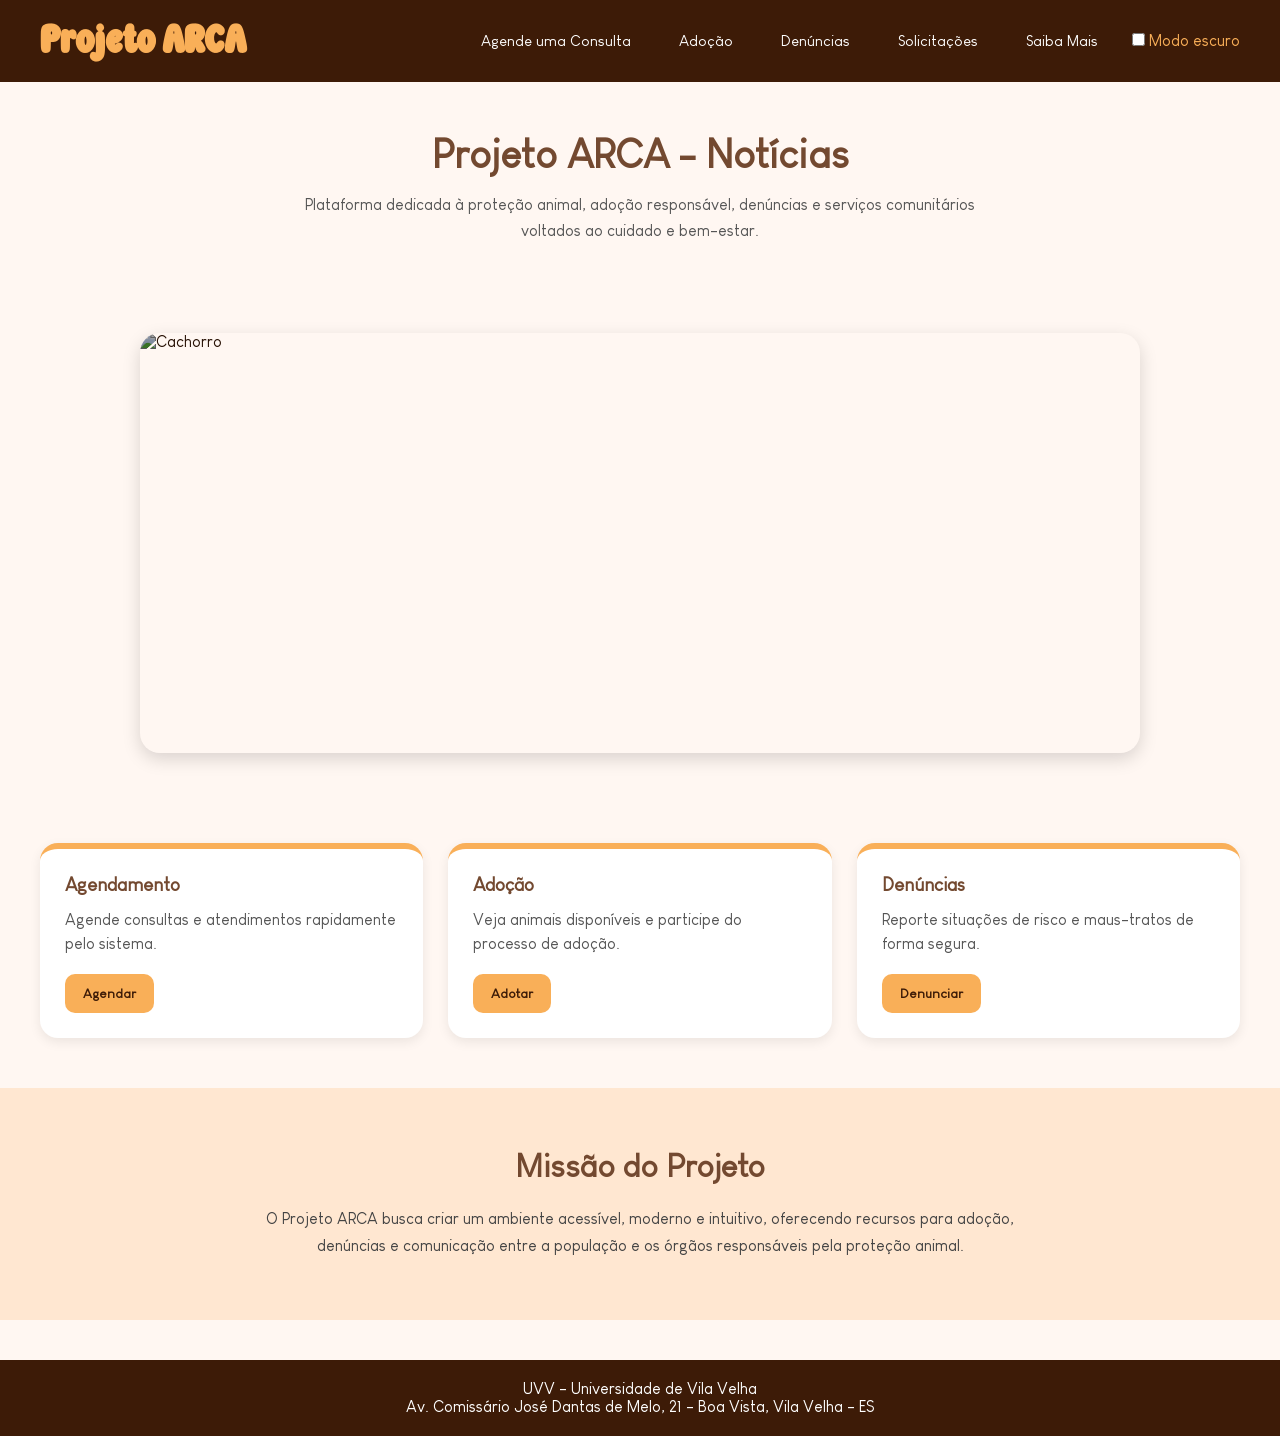
==== Projeto Arca/index.html @ ebe995de "Add files via upload" ====
<!DOCTYPE html>
<html lang="pt-br">
<head>
    <meta charset="UTF-8">
    <meta name="viewport" content="width=device-width, initial-scale=1.0">
    <title>Projeto ARCA</title>
    <link rel="stylesheet" href="style.css">
</head>
<body>
    <header>
        <div class="logo">Projeto ARCA</div>
        <nav>
            <ul>
                <li><a href="">Agende uma Consulta</a></li>
                <li><a href="">Adoção</a></li>
                <li><a href="">Denúncias</a></li>
                <li><a href="">Solicitações</a></li>
                <li><a href="">Saiba Mais</a></li>
                <li class="darkmode">
                    <input type="checkbox" />
                    <span>Modo escuro</span>
                </li>
            </ul>
        </nav>
    </header>
    <section class="hero">
    <h1>Projeto ARCA - Notícias</h1>
    <p>
      Plataforma dedicada à proteção animal, adoção responsável,
      denúncias e serviços comunitários voltados ao cuidado e bem-estar.
    </p>
  </section>

  <section class="carousel">
    <div class="slides">

      <div class="slide">
        <img src="https://images.unsplash.com/photo-1517849845537-4d257902454a?q=80&w=1200&auto=format&fit=crop" alt="Cachorro" />
        <div class="slide-content">
          <h2>Adoção Responsável</h2>
          <p>Ajude um animal a encontrar um novo lar cheio de amor.</p>
        </div>
      </div>

      <div class="slide">
        <img src="https://images.unsplash.com/photo-1519052537078-e6302a4968d4?q=80&w=1200&auto=format&fit=crop" alt="Gato" />
        <div class="slide-content">
          <h2>Faça Denúncias</h2>
          <p>Contribua para combater maus-tratos e abandono.</p>
        </div>
      </div>
      <div class="slide">
        <img src="https://images.unsplash.com/photo-1548199973-03cce0bbc87b?q=80&w=1200&auto=format&fit=crop" alt="Animais" />
        <div class="slide-content">
          <h2>Projeto Comunitário</h2>
          <p>Unindo pessoas para proteger e cuidar dos animais.</p>
        </div>
      </div>

    </div>
  </section>

  <section class="cards">

    <div class="card">
      <h3>Agendamento</h3>
      <p>Agende consultas e atendimentos rapidamente pelo sistema.</p>
      <button class="btn btn-primary">Agendar</button>
    </div>
     <div class="card">
      <h3>Adoção</h3>
      <p>Veja animais disponíveis e participe do processo de adoção.</p>
      <button class="btn btn-primary">Adotar</button>
    </div>

    <div class="card">
      <h3>Denúncias</h3>
      <p>Reporte situações de risco e maus-tratos de forma segura.</p>
      <button class="btn btn-primary">Denunciar</button>
    </div>

  </section>

  <section class="about">
    <h2>Missão do Projeto</h2>
    <p>
      O Projeto ARCA busca criar um ambiente acessível, moderno e intuitivo,
      oferecendo recursos para adoção, denúncias e comunicação entre a população
      e os órgãos responsáveis pela proteção animal.
    </p>
  </section>

  <footer>
    <p>
      UVV - Universidade de Vila Velha<br>
      Av. Comissário José Dantas de Melo, 21 - Boa Vista, Vila Velha - ES
    </p>
  </footer>
</body>
</html>
---- Projeto Arca/style.css ----
* {
      margin: 0;
      padding: 0;
      box-sizing: border-box;
      font-family: 'LouisGeorgeCafe';
    }
    @font-face {
        font-family: 'HeartBubble';
        src: url('./fonts/HeartBubble.otf');
    }
    @font-face {
        font-family: 'LouisGeorgeCafe';
        src: url(./fonts/LouisGeorgeCafe.ttf);
    }    
    body {
      background-color: #fff7f2;
      color: #3D1B07;
    }

    header {
      background-color: #3D1B07;
      color: #F9AF58;
      padding: 20px 40px;
      display: flex;
      justify-content: space-between;
      align-items: center;
      position: sticky;
      top: 0;
      z-index: 1000;
    }

    .logo {
      font-size: 40px;
      font-weight: bold;
      font-family: 'HeartBubble';
    }

    nav ul {
      display: flex;
      list-style: none;
      gap: 20px;
      align-items: center;
      font-family: 'LouisGeorgeCafe';
    }

    nav a {
      text-decoration: none;
      color: white;
      padding: 10px 14px;
      border-radius: 8px;
      transition: 0.3s;
      font-size: 0.95rem;
    }

    nav a:hover {
      background-color: #F9AF58;
      color: #3D1B07;
    }

    .dark-mode {
      display: flex;
      align-items: center;
      gap: 8px;
      color: white;
      font-size: 0.9rem;
    }

    .hero {
      padding: 50px 20px;
      text-align: center;
    }

    .hero h1 {
      font-size: 2.5rem;
      margin-bottom: 15px;
      color: #734930;
    }

    .hero p {
      max-width: 700px;
      margin: auto;
      line-height: 1.6;
      color: #555;
    }

    .carousel {
      width: 90%;
      max-width: 1000px;
      height: 420px;
      margin: 40px auto;
      border-radius: 20px;
      overflow: hidden;
      position: relative;
      box-shadow: 0 6px 18px rgba(0,0,0,0.15);
    }

    .slides {
      display: flex;
      width: 300%;
      animation: slide 12s infinite;
    }

    .slide {
      width: 100%;
      flex-shrink: 0;
      position: relative;
    }

    .slide img {
      width: 100%;
      height: 420px;
      object-fit: cover;
      filter: brightness(0.65);
    }

    .slide-content {
      position: absolute;
      top: 50%;
      left: 50%;
      transform: translate(-50%, -50%);
      color: white;
      text-align: center;
    }

    .slide-content h2 {
      font-size: 2rem;
      margin-bottom: 10px;
    }

    .slide-content p {
      max-width: 500px;
      line-height: 1.5;
    }

    @keyframes slide {
      0%, 25% {
        transform: translateX(0);
      }
      33%, 58% {
        transform: translateX(-100%);
      }
      66%, 91% {
        transform: translateX(-200%);
      }
      100% {
        transform: translateX(0);
      }
    }

    .cards {
      display: grid;
      grid-template-columns: repeat(auto-fit, minmax(250px, 1fr));
      gap: 25px;
      padding: 50px 40px;
    }

    .card {
      background-color: white;
      border-radius: 18px;
      padding: 25px;
      box-shadow: 0 4px 12px rgba(0,0,0,0.08);
      transition: 0.3s;
      border-top: 6px solid #F9AF58;
    }

    .card:hover {
      transform: translateY(-6px);
    }

    .card h3 {
      margin-bottom: 12px;
      color: #734930;
    }

    .card p {
      color: #555;
      line-height: 1.5;
      margin-bottom: 18px;
    }

    .btn {
      border: none;
      padding: 12px 18px;
      border-radius: 10px;
      cursor: pointer;
      font-weight: bold;
      transition: 0.3s;
    }

    .btn-primary {
      background-color: #F9AF58;
      color: #3D1B07;
    }

    .btn-primary:hover {
      background-color: #734930;
      color: white;
    }

    .btn-danger {
      background-color: #ff6b6b;
      color: white;
    }

    .btn-success {
      background-color: #7ed957;
      color: white;
    }

    .about {
      padding: 60px 40px;
      background-color: #FFE7D1;
      text-align: center;
    }

    .about h2 {
      margin-bottom: 20px;
      color: #734930;
      font-size: 2rem;
    }

    .about p {
      max-width: 800px;
      margin: auto;
      line-height: 1.7;
      color: #444;
    }

    footer {
      background-color: #3D1B07;
      color: white;
      text-align: center;
      padding: 20px;
      margin-top: 40px;
    }

    @media (max-width: 768px) {
      header {
        flex-direction: column;
        gap: 15px;
      }

      nav ul {
        flex-wrap: wrap;
        justify-content: center;
      }

      .hero h1 {
        font-size: 2rem;
      }

      .carousel {
        height: 300px;
      }

      .slide img {
        height: 300px;
      }
    }
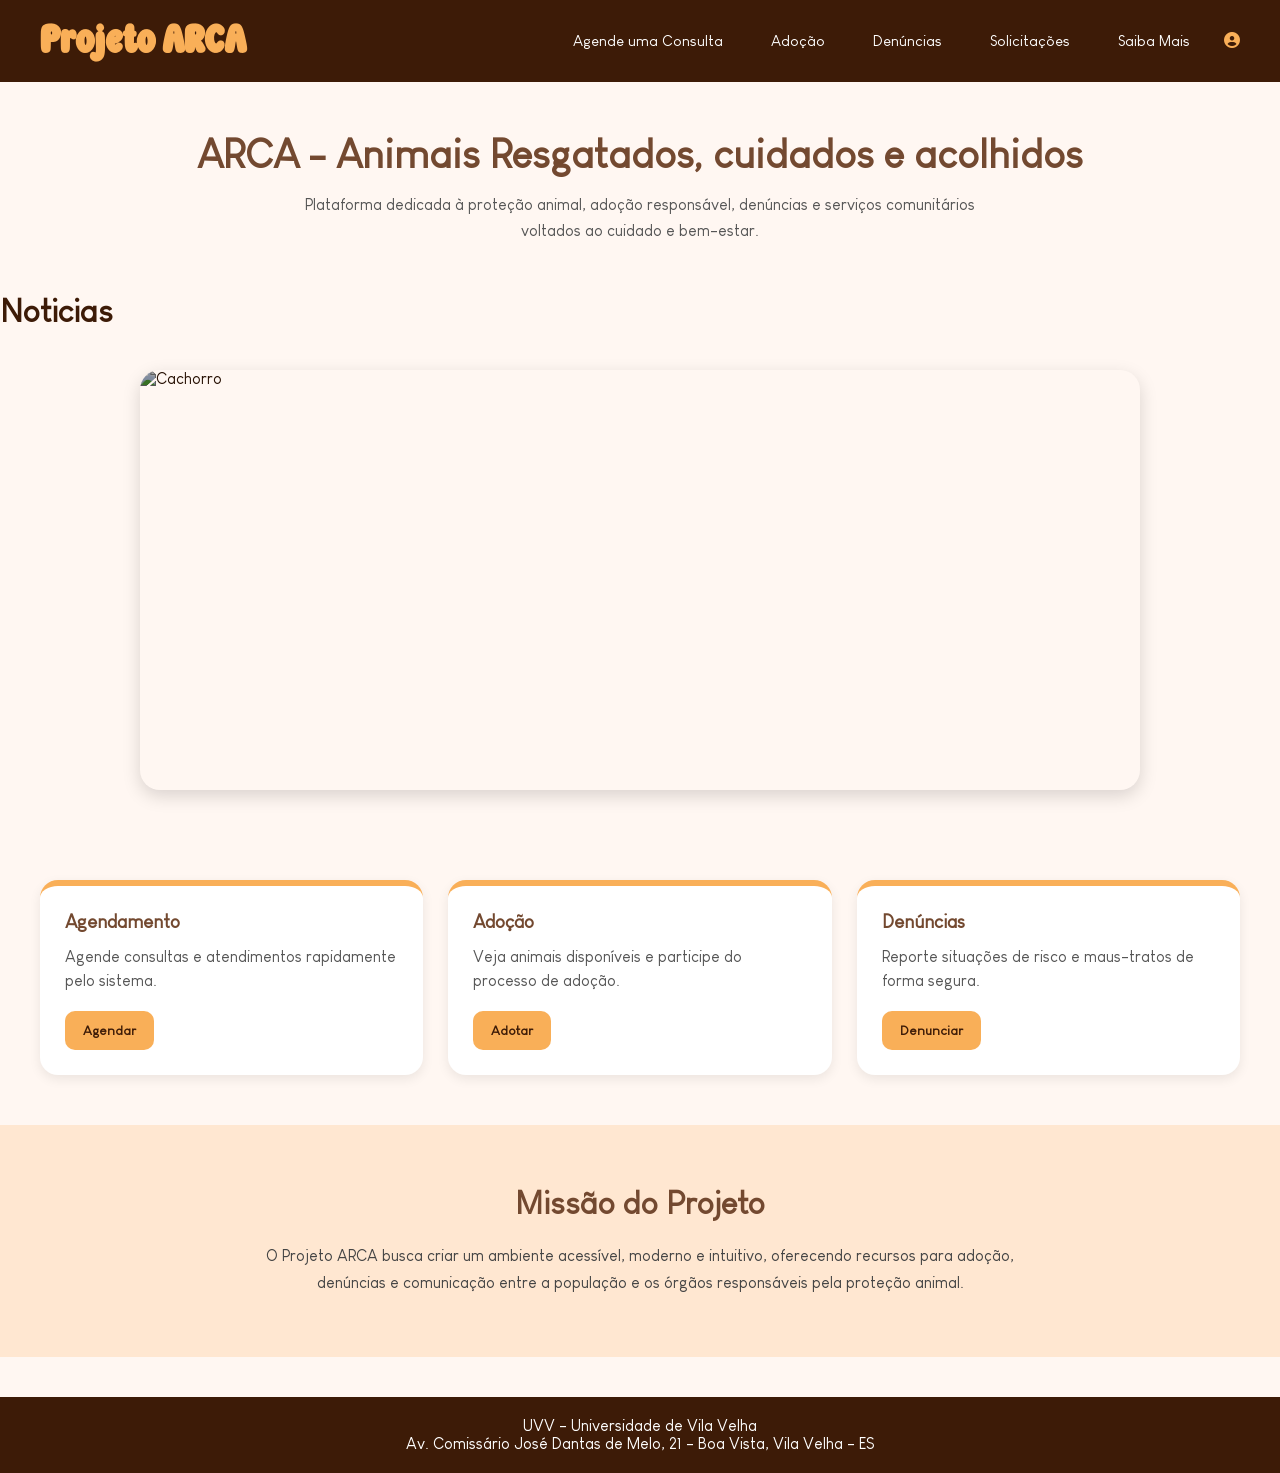
==== commit 16f11d22: "Update index.html with Font Awesome and link changes Added Font Awesome stylesheet for icons and upd" ====
--- a/Projeto Arca/index.html
+++ b/Projeto Arca/index.html
@@ -5,6 +5,7 @@
     <meta name="viewport" content="width=device-width, initial-scale=1.0">
     <title>Projeto ARCA</title>
     <link rel="stylesheet" href="style.css">
+    <link rel="stylesheet" href="https://cdnjs.cloudflare.com/ajax/libs/font-awesome/6.5.1/css/all.min.css">
 </head>
 <body>
     <header>
@@ -12,25 +13,22 @@
         <nav>
             <ul>
                 <li><a href="">Agende uma Consulta</a></li>
-                <li><a href="">Adoção</a></li>
+                <li><a href="adocao.html">Adoção</a></li>
                 <li><a href="">Denúncias</a></li>
                 <li><a href="">Solicitações</a></li>
                 <li><a href="">Saiba Mais</a></li>
-                <li class="darkmode">
-                    <input type="checkbox" />
-                    <span>Modo escuro</span>
-                </li>
+                <li><div class="perfil"><i class="fa-solid fa-circle-user"></i></div></li>
             </ul>
         </nav>
     </header>
     <section class="hero">
-    <h1>Projeto ARCA - Notícias</h1>
+    <h1>ARCA - Animais Resgatados, cuidados e acolhidos</h1>
     <p>
       Plataforma dedicada à proteção animal, adoção responsável,
       denúncias e serviços comunitários voltados ao cuidado e bem-estar.
     </p>
   </section>
-
+  <h1 class="news">Noticias</h1>
   <section class="carousel">
     <div class="slides">
 
@@ -70,7 +68,7 @@
      <div class="card">
       <h3>Adoção</h3>
       <p>Veja animais disponíveis e participe do processo de adoção.</p>
-      <button class="btn btn-primary">Adotar</button>
+      <a href="adocao.html" style="text-decoration: none;"><button class="btn btn-primary">Adotar</button></a>
     </div>
 
     <div class="card">
@@ -97,4 +95,4 @@
     </p>
   </footer>
 </body>
-</html>+</html>
